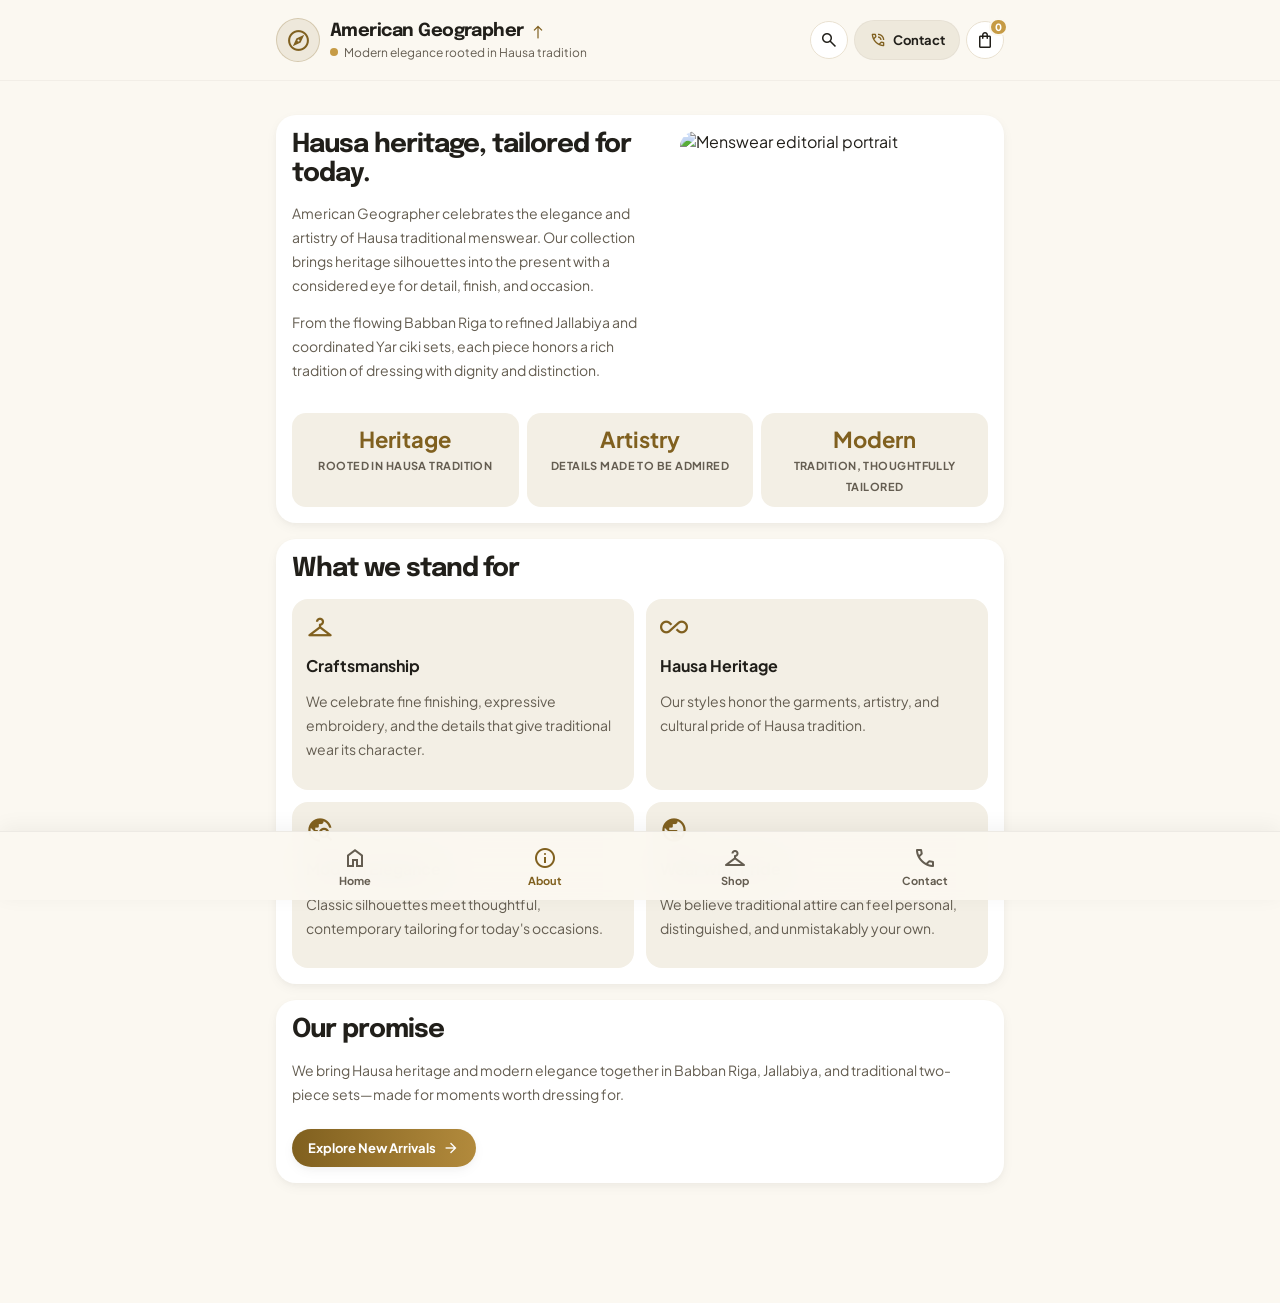
==== about.html @ 391cbba6 "just uploading a file" ====
<!DOCTYPE html>
<html lang="en">
  <head>
    <meta charset="UTF-8" />
    <meta name="viewport" content="width=device-width, initial-scale=1.0" />
    <title>About | American Geographer</title>
    <link rel="preconnect" href="https://fonts.googleapis.com" />
    <link rel="preconnect" href="https://fonts.gstatic.com" crossorigin />
    <link href="https://fonts.googleapis.com/css2?family=Epilogue:wght@600;700;800;900&family=Plus+Jakarta+Sans:wght@400;500;600;700;800&family=Material+Symbols+Outlined:opsz,wght,FILL,GRAD@20..48,100..700,0..1,-50..200" rel="stylesheet" />
    <link rel="stylesheet" href="styles.css" />
  </head>
  <body data-page="about">
    <header class="topbar">
      <div class="topbar-inner">
        <div class="brand-box">
          <div class="brand-mark" aria-hidden="true">
            <span class="material-symbols-outlined">explore</span>
          </div>
          <div class="brand-copy">
            <div class="brand-row">
              <h1 class="brand-name">American Geographer</h1>
              <span class="material-symbols-outlined" style="font-size:16px; color:var(--primary);">north</span>
            </div>
            <div class="brand-status">
              <span class="indicator"></span>
              <span>Modern elegance rooted in Hausa tradition</span>
            </div>
          </div>
        </div>

        <div class="top-actions">
          <button class="header-icon-button search-toggle" type="button" aria-label="Open product search" aria-expanded="false">
            <span class="material-symbols-outlined">search</span>
          </button>
          <a class="contact-pill" href="contact.html">
            <span class="material-symbols-outlined" style="font-size:18px; color:var(--primary);">phone_in_talk</span>
            <span>Contact</span>
          </a>
          <button class="header-icon-button cart-toggle" type="button" aria-label="Shopping bag, 0 items" aria-controls="cartDrawer">
            <span class="material-symbols-outlined">shopping_bag</span>
            <span class="cart-count" data-cart-count>0</span>
          </button>
        </div>
      </div>
      <form class="search-panel" role="search" action="products.html">
        <label class="visually-hidden" for="siteSearch">Search clothing</label>
        <input id="siteSearch" type="search" name="q" placeholder="Search Babban Riga, Jallabiya, and more..." autocomplete="off" />
        <button class="search-submit" type="submit" aria-label="Submit search">
          <span class="material-symbols-outlined">arrow_forward</span>
        </button>
      </form>
    </header>

    <div class="page-shell">
      <main>
        <section class="section-panel">
          <div class="story-grid">
            <div class="story-content">
              <h3>Hausa heritage, tailored for today.</h3>
              <p>American Geographer celebrates the elegance and artistry of Hausa traditional menswear. Our collection brings heritage silhouettes into the present with a considered eye for detail, finish, and occasion.</p>
              <p>From the flowing Babban Riga to refined Jallabiya and coordinated Yar ciki sets, each piece honors a rich tradition of dressing with dignity and distinction.</p>
            </div>
            <div class="story-image">
              <img src="https://images.unsplash.com/photo-1515886657613-9f3515b0c78f?auto=format&fit=crop&w=900&q=80" alt="Menswear editorial portrait" />
            </div>
          </div>

          <div class="stats-row">
            <div class="stat-box">
              <strong>Heritage</strong>
              <span>Rooted in Hausa tradition</span>
            </div>
            <div class="stat-box">
              <strong>Artistry</strong>
              <span>Details made to be admired</span>
            </div>
            <div class="stat-box">
              <strong>Modern</strong>
              <span>Tradition, thoughtfully tailored</span>
            </div>
          </div>
        </section>

        <section class="section-panel">
          <h3>What we stand for</h3>
          <div class="values-grid">
            <div class="value-card">
              <span class="material-symbols-outlined">checkroom</span>
              <h4>Craftsmanship</h4>
              <p>We celebrate fine finishing, expressive embroidery, and the details that give traditional wear its character.</p>
            </div>
            <div class="value-card">
              <span class="material-symbols-outlined">all_inclusive</span>
              <h4>Hausa Heritage</h4>
              <p>Our styles honor the garments, artistry, and cultural pride of Hausa tradition.</p>
            </div>
            <div class="value-card">
              <span class="material-symbols-outlined">travel_explore</span>
              <h4>Modern Elegance</h4>
              <p>Classic silhouettes meet thoughtful, contemporary tailoring for today's occasions.</p>
            </div>
            <div class="value-card">
              <span class="material-symbols-outlined">public</span>
              <h4>Wear with Pride</h4>
              <p>We believe traditional attire can feel personal, distinguished, and unmistakably your own.</p>
            </div>
          </div>
        </section>

        <section class="section-panel">
          <h3>Our promise</h3>
          <p>We bring Hausa heritage and modern elegance together in Babban Riga, Jallabiya, and traditional two-piece sets—made for moments worth dressing for.</p>
          <a class="primary-btn promise-cta" href="products.html">
            <span>Explore New Arrivals</span>
            <span class="material-symbols-outlined" style="font-size:18px;">arrow_forward</span>
          </a>
        </section>
      </main>
    </div>

    <nav class="bottom-nav" aria-label="Main navigation">
      <div class="bottom-nav-inner">
        <a class="nav-item" href="index.html">
          <span class="material-symbols-outlined">home</span>
          <span>Home</span>
        </a>
        <a class="nav-item active" href="about.html">
          <span class="material-symbols-outlined">info</span>
          <span>About</span>
        </a>
        <a class="nav-item" href="products.html">
          <span class="material-symbols-outlined">checkroom</span>
          <span>Shop</span>
        </a>
        <a class="nav-item" href="contact.html">
          <span class="material-symbols-outlined">call</span>
          <span>Contact</span>
        </a>
      </div>
    </nav>

    <script src="script.js"></script>
  </body>
</html>
---- styles.css ----
:root {
  --bg: #fbf8f1;
  --bg-soft: #f3efe5;
  --surface: #ffffff;
  --surface-2: #eee9dc;
  --surface-3: #e6dfcf;
  --primary: #80601f;
  --primary-strong: #b28a3c;
  --primary-soft: #f1e4c5;
  --primary-ink: #30230a;
  --secondary: #6a6255;
  --dark: #211f1a;
  --muted: #645d51;
  --line: #e9e1d1;
  --gold: #c69b45;
  --gold-soft: #f2e2bd;
  --green: #2e7d32;
  --danger: #ba1a1a;
  --shadow-soft: 0 4px 14px -2px rgba(33, 31, 26, 0.06), 0 2px 6px -1px rgba(33, 31, 26, 0.03);
  --shadow-strong: 0 12px 28px -4px rgba(33, 31, 26, 0.12), 0 4px 10px -2px rgba(33, 31, 26, 0.05);
  --radius: 16px;
  --radius-sm: 8px;
  --radius-lg: 24px;
  --radius-pill: 999px;
  --page-width: 760px;
}

* {
  box-sizing: border-box;
}

html {
  scroll-behavior: smooth;
}

body {
  margin: 0;
  font-family: "Plus Jakarta Sans", sans-serif;
  background: var(--bg);
  color: var(--dark);
  -webkit-font-smoothing: antialiased;
  overscroll-behavior: none;
}

img {
  max-width: 100%;
  display: block;
}

a {
  color: inherit;
  text-decoration: none;
}

button,
input,
textarea {
  font: inherit;
}

button {
  cursor: pointer;
  border: 0;
}

.page-shell {
  max-width: var(--page-width);
  margin: 0 auto;
  min-height: 100vh;
  padding-bottom: 100px;
  background: var(--bg);
}

.topbar {
  position: sticky;
  top: 0;
  z-index: 20;
  background: rgba(251, 248, 241, 0.92);
  backdrop-filter: blur(16px);
  border-bottom: 1px solid rgba(26, 20, 18, 0.04);
}

.topbar-inner {
  max-width: var(--page-width);
  margin: 0 auto;
  height: 80px;
  padding: 0 16px;
  display: flex;
  align-items: center;
  justify-content: space-between;
  gap: 8px;
}

.brand-box {
  flex: 1;
}

.brand-box {
  display: flex;
  align-items: center;
  gap: 10px;
  min-width: 0;
}

.brand-mark {
  width: 44px;
  height: 44px;
  border-radius: 50%;
  background: rgba(128, 96, 31, 0.1);
  border: 1px solid rgba(128, 96, 31, 0.24);
  display: grid;
  place-items: center;
  overflow: hidden;
  flex-shrink: 0;
}

.brand-mark img {
  width: 30px;
  height: 30px;
  object-fit: contain;
}

.brand-mark .material-symbols-outlined {
  color: var(--primary);
  font-size: 25px;
}

.brand-copy {
  min-width: 0;
}

.brand-row {
  display: flex;
  align-items: center;
  gap: 6px;
}

.brand-name {
  margin: 0;
  font-family: "Epilogue", sans-serif;
  font-size: 18px;
  line-height: 1.2;
  font-weight: 700;
  letter-spacing: -0.03em;
  white-space: nowrap;
}

.brand-status {
  display: flex;
  align-items: center;
  gap: 6px;
  margin-top: 3px;
  color: var(--muted);
  font-size: 12px;
  line-height: 1.1;
}

.indicator {
  width: 8px;
  height: 8px;
  border-radius: 50%;
  display: inline-block;
  background: var(--gold);
  box-shadow: 0 0 0 0 rgba(198, 155, 69, 0.6);
  animation: pulse 1.8s infinite;
}

@keyframes pulse {
  0% { box-shadow: 0 0 0 0 rgba(198, 155, 69, 0.5); }
  70% { box-shadow: 0 0 0 8px rgba(198, 155, 69, 0); }
  100% { box-shadow: 0 0 0 0 rgba(198, 155, 69, 0); }
}

.top-actions {
  display: flex;
  align-items: center;
  gap: 6px;
  flex-shrink: 0;
}

.contact-pill,
.icon-badge,
.action-primary,
.action-secondary,
.filter-chip,
.primary-btn,
.secondary-btn,
.add-button,
.cart-pill {
  border-radius: var(--radius-pill);
}

.contact-pill {
  display: inline-flex;
  align-items: center;
  gap: 6px;
  padding: 10px 14px;
  background: var(--surface-2);
  color: var(--dark);
  border: 1px solid rgba(26, 20, 18, 0.04);
  font-weight: 700;
  font-size: 13px;
  transition: background-color 0.2s ease, border-color 0.2s ease;
}

.contact-pill:hover {
  background: var(--surface-3);
  border-color: var(--line);
}

.header-icon-button {
  position: relative;
  width: 38px;
  height: 38px;
  display: inline-grid;
  place-items: center;
  flex-shrink: 0;
  border: 1px solid var(--line);
  border-radius: 50%;
  background: var(--surface);
  color: var(--dark);
  transition: background-color 0.2s ease, border-color 0.2s ease, transform 0.2s ease;
}

.header-icon-button:hover {
  background: var(--surface-2);
  border-color: var(--gold);
}

.header-icon-button:active {
  transform: scale(0.96);
}

.header-icon-button .material-symbols-outlined {
  font-size: 20px;
}

.cart-count {
  position: absolute;
  top: -4px;
  right: -5px;
  min-width: 18px;
  height: 18px;
  padding: 0 4px;
  display: grid;
  place-items: center;
  border: 2px solid var(--bg);
  border-radius: var(--radius-pill);
  background: var(--gold);
  color: #fff;
  font-size: 10px;
  line-height: 1;
  font-weight: 800;
}

.search-panel {
  max-width: var(--page-width);
  max-height: 0;
  margin: 0 auto;
  padding: 0 16px;
  display: flex;
  align-items: center;
  gap: 8px;
  overflow: hidden;
  opacity: 0;
  transition: max-height 0.25s ease, opacity 0.2s ease, padding 0.25s ease;
}

.search-panel.is-open {
  max-height: 72px;
  padding-bottom: 12px;
  opacity: 1;
}

.search-panel input {
  width: 100%;
  min-width: 0;
  height: 44px;
  padding: 0 14px;
  border: 1px solid var(--line);
  border-radius: var(--radius-pill);
  outline: none;
  background: var(--surface);
  color: var(--dark);
  transition: border-color 0.2s ease, box-shadow 0.2s ease;
}

.search-panel input:focus {
  border-color: var(--gold);
  box-shadow: 0 0 0 3px rgba(198, 155, 69, 0.15);
}

.search-submit {
  width: 40px;
  height: 40px;
  flex-shrink: 0;
  display: grid;
  place-items: center;
  border-radius: 50%;
  background: var(--dark);
  color: #fff;
}

.visually-hidden {
  position: absolute;
  width: 1px;
  height: 1px;
  padding: 0;
  margin: -1px;
  overflow: hidden;
  clip: rect(0, 0, 0, 0);
  white-space: nowrap;
  border: 0;
}

.icon-badge {
  width: 34px;
  height: 34px;
  display: grid;
  place-items: center;
  background: var(--primary);
  color: #fff;
}

main {
  padding: 18px 16px 20px;
}

.hero-banner {
  position: relative;
  overflow: hidden;
  border-radius: 16px;
  padding: 14px 14px 12px;
  background: linear-gradient(110deg, #24231f 0%, #51432b 58%, #b28a3c 100%);
  color: #fff;
  box-shadow: var(--shadow-soft);
}

.hero-banner::after {
  content: "";
  position: absolute;
  right: -28px;
  bottom: -28px;
  width: 120px;
  height: 120px;
  border-radius: 50%;
  background: rgba(255,255,255,0.09);
  filter: blur(10px);
}

.hero-banner-inner {
  position: relative;
  z-index: 1;
  display: flex;
  align-items: center;
  justify-content: space-between;
  gap: 14px;
}

.hero-tag {
  display: inline-flex;
  align-items: center;
  gap: 8px;
  font-size: 12px;
  font-weight: 700;
  letter-spacing: 0.08em;
  text-transform: uppercase;
  color: #f1e4c5;
}

.hero-title {
  margin: 6px 0 0;
  font-family: "Epilogue", sans-serif;
  font-size: clamp(28px, 5vw, 44px);
  line-height: 0.95;
  letter-spacing: -0.05em;
  font-weight: 800;
}

.pill-tag {
  align-self: flex-start;
  padding: 7px 10px;
  border-radius: var(--radius-pill);
  background: rgba(255,255,255,0.14);
  color: #f1e4c5;
  font-size: 12px;
  font-weight: 700;
}

.info-card {
  margin-top: 16px;
  background: var(--bg-soft);
  border-radius: 16px;
  padding: 14px;
  box-shadow: var(--shadow-soft);
}

.store-row {
  display: flex;
  align-items: center;
  justify-content: space-between;
  gap: 12px;
}

.store-main {
  display: flex;
  align-items: center;
  gap: 12px;
  min-width: 0;
}

.store-image {
  width: 54px;
  height: 54px;
  border-radius: 16px;
  overflow: hidden;
  background: #fff;
}

.store-image img {
  width: 100%;
  height: 100%;
  object-fit: cover;
}

.store-meta {
  min-width: 0;
}

.store-name {
  margin: 0;
  font-family: "Epilogue", sans-serif;
  font-size: 22px;
  line-height: 1.1;
  font-weight: 700;
  letter-spacing: -0.04em;
  white-space: nowrap;
  overflow: hidden;
  text-overflow: ellipsis;
}

.rating-row {
  display: flex;
  align-items: center;
  gap: 8px;
  color: var(--muted);
  font-size: 12px;
  margin-top: 3px;
  flex-wrap: wrap;
}

.rating-row strong {
  color: var(--dark);
}

.distance-pill {
  padding: 7px 10px;
  border-radius: var(--radius-pill);
  background: rgba(128, 96, 31, 0.1);
  color: var(--primary);
  font-size: 12px;
  font-weight: 700;
}

.address-box {
  margin-top: 12px;
  display: flex;
  align-items: center;
  justify-content: space-between;
  gap: 12px;
  background: #fff;
  border-radius: 12px;
  padding: 10px 12px;
}

.address-copy {
  display: flex;
  align-items: flex-start;
  gap: 10px;
  min-width: 0;
}

.address-copy .icon {
  color: var(--primary);
  font-size: 18px;
}

.address-copy small {
  display: block;
  color: var(--muted);
  font-size: 11px;
  margin-bottom: 3px;
}

.address-copy span {
  font-size: 13px;
  line-height: 1.4;
  color: var(--dark);
}

.secondary-btn {
  display: inline-flex;
  align-items: center;
  justify-content: center;
  background: var(--surface-2);
  color: var(--primary);
  font-weight: 700;
  font-size: 12px;
  padding: 8px 12px;
}

.section-head {
  margin-top: 22px;
  display: flex;
  align-items: center;
  justify-content: space-between;
  gap: 12px;
}

.section-head h3,
.section-head h2,
.section-head h4 {
  margin: 0;
  font-family: "Epilogue", sans-serif;
  font-size: 24px;
  line-height: 1.1;
  letter-spacing: -0.04em;
}

.link-soft {
  color: var(--primary);
  font-size: 12px;
  font-weight: 700;
}

.showcase-list {
  margin-top: 12px;
  display: flex;
  gap: 12px;
  overflow-x: auto;
  padding-bottom: 6px;
  scrollbar-width: none;
}

.showcase-list::-webkit-scrollbar {
  display: none;
}

.feature-card {
  width: min(85vw, 320px);
  min-width: min(85vw, 320px);
  background: var(--surface);
  border-radius: 18px;
  box-shadow: var(--shadow-soft);
  padding: 12px;
  flex-shrink: 0;
}

.feature-image {
  position: relative;
  overflow: hidden;
  border-radius: 14px;
  height: 170px;
}

.feature-image img {
  width: 100%;
  height: 100%;
  object-fit: cover;
}

.badge-box {
  position: absolute;
  left: 12px;
  top: 12px;
  display: inline-flex;
  align-items: center;
  gap: 4px;
  background: rgba(28, 28, 24, 0.75);
  color: white;
  border-radius: 999px;
  padding: 5px 8px;
  font-size: 12px;
  font-weight: 700;
}

.special-badge {
  position: absolute;
  right: 12px;
  top: 12px;
  background: var(--primary);
  color: #fff;
  font-size: 11px;
  font-weight: 700;
  border-radius: 999px;
  padding: 6px 10px;
}

.spice-badge {
  position: absolute;
  left: 12px;
  bottom: 12px;
  background: rgba(255,255,255,0.82);
  color: var(--dark);
  border-radius: 10px;
  padding: 6px 8px;
  font-size: 11px;
  font-weight: 700;
}

.feature-card h4 {
  margin: 12px 0 5px;
  font-family: "Epilogue", sans-serif;
  font-size: 20px;
  line-height: 1.2;
  letter-spacing: -0.04em;
}

.feature-card p {
  margin: 0;
  color: var(--muted);
  font-size: 12px;
}

.feature-footer {
  display: flex;
  align-items: center;
  justify-content: space-between;
  gap: 12px;
  margin-top: 12px;
}

.price-block {
  display: flex;
  align-items: baseline;
  gap: 8px;
}

.price-block strong {
  font-size: 18px;
  color: var(--primary);
}

.price-block span {
  font-size: 11px;
  color: var(--muted);
  text-decoration: line-through;
}

.primary-btn {
  display: inline-flex;
  align-items: center;
  gap: 6px;
  background: linear-gradient(90deg, var(--primary) 0%, var(--primary-strong) 100%);
  color: #fff;
  padding: 10px 16px;
  font-weight: 700;
  font-size: 13px;
  box-shadow: var(--shadow-soft);
}

.filter-row {
  display: flex;
  gap: 8px;
  overflow-x: auto;
  padding: 10px 0 2px;
  scrollbar-width: none;
}

.filter-row::-webkit-scrollbar {
  display: none;
}

.filter-chip {
  background: var(--surface-2);
  color: var(--dark);
  padding: 9px 14px;
  white-space: nowrap;
  font-size: 12px;
  font-weight: 700;
}

.filter-chip.active {
  background: var(--dark);
  color: #fff;
}

.product-grid {
  margin-top: 14px;
  display: grid;
  grid-template-columns: repeat(2, minmax(0, 1fr));
  gap: 12px;
}

.product-card {
  background: var(--surface);
  border-radius: 18px;
  box-shadow: var(--shadow-soft);
  padding: 10px;
}

.product-card[hidden] {
  display: none;
}

.search-empty-state {
  margin: 20px 0;
  padding: 18px;
  border: 1px solid var(--line);
  border-radius: var(--radius);
  background: var(--surface);
  color: var(--muted);
  text-align: center;
}

.product-image {
  position: relative;
  overflow: hidden;
  height: 148px;
  border-radius: 12px;
}

.product-image img {
  width: 100%;
  height: 100%;
  object-fit: cover;
}

.product-tag {
  position: absolute;
  right: 10px;
  bottom: 10px;
  background: rgba(28, 28, 24, 0.78);
  color: white;
  border-radius: 999px;
  padding: 5px 8px;
  font-size: 10px;
  font-weight: 700;
}

.product-card h5 {
  margin: 10px 0 4px;
  font-size: 15px;
  line-height: 1.3;
  font-weight: 700;
}

.product-card p {
  margin: 0;
  color: var(--muted);
  font-size: 12px;
  line-height: 1.4;
}

.product-bottom {
  margin-top: 12px;
  display: flex;
  align-items: center;
  justify-content: space-between;
  gap: 10px;
}

.product-bottom strong {
  font-size: 18px;
  color: var(--primary);
}

.add-button {
  width: 32px;
  height: 32px;
  display: grid;
  place-items: center;
  background: var(--primary);
  color: #fff;
  box-shadow: var(--shadow-soft);
}

.add-button.success {
  background: var(--green);
}

.promo-bar {
  position: sticky;
  bottom: 74px;
  z-index: 15;
  margin-top: 18px;
  background: linear-gradient(90deg, #1d1a18 0%, #3b2d27 100%);
  border-radius: 18px;
  box-shadow: var(--shadow-strong);
  padding: 12px 14px;
  color: white;
  display: flex;
  align-items: center;
  justify-content: space-between;
  gap: 10px;
}

.promo-content {
  display: flex;
  align-items: center;
  gap: 12px;
  min-width: 0;
}

.promo-icon {
  width: 34px;
  height: 34px;
  display: grid;
  place-items: center;
  background: var(--primary);
  border-radius: 50%;
}

.promo-copy {
  min-width: 0;
}

.promo-copy strong {
  display: block;
  font-size: 12px;
  white-space: nowrap;
  overflow: hidden;
  text-overflow: ellipsis;
}

.promo-copy span {
  font-size: 11px;
  color: rgba(255,255,255,0.8);
}

.promo-copy em {
  font-style: normal;
  display: inline-block;
  background: rgba(255, 179, 0, 0.2);
  color: #ffd680;
  border-radius: 6px;
  padding: 2px 6px;
  font-size: 10px;
  margin-left: 6px;
  font-weight: 700;
}

.bottom-nav {
  position: fixed;
  bottom: 0;
  left: 0;
  right: 0;
  z-index: 30;
  background: rgba(251, 248, 241, 0.94);
  backdrop-filter: blur(18px);
  border-top: 1px solid rgba(26, 20, 18, 0.06);
  box-shadow: 0 -4px 20px rgba(26, 20, 18, 0.05);
}

.bottom-nav-inner {
  max-width: var(--page-width);
  margin: 0 auto;
  display: flex;
  align-items: center;
  justify-content: space-around;
  height: 68px;
}

.nav-item {
  flex: 1;
  display: flex;
  flex-direction: column;
  align-items: center;
  justify-content: center;
  gap: 4px;
  color: var(--muted);
  min-height: 44px;
  font-size: 11px;
  font-weight: 700;
}

.nav-item.active {
  color: var(--primary);
}

.nav-item .material-symbols-outlined {
  font-size: 24px;
}

.section-panel {
  margin-top: 16px;
  background: var(--surface);
  border-radius: 20px;
  box-shadow: var(--shadow-soft);
  padding: 16px;
}

.promise-cta {
  margin-top: 8px;
}

.story-grid {
  display: grid;
  grid-template-columns: 1.1fr 0.9fr;
  gap: 12px;
}

.story-image {
  height: 190px;
  border-radius: 16px;
  overflow: hidden;
}

.story-image img {
  width: 100%;
  height: 100%;
  object-fit: cover;
}

.story-content h3,
.section-panel h3,
.contact-box h3 {
  margin: 0 0 10px;
  font-family: "Epilogue", sans-serif;
  font-size: 26px;
  line-height: 1.1;
  letter-spacing: -0.04em;
}

.story-content p,
.section-panel p,
.contact-box p,
.contact-list li {
  color: var(--muted);
  line-height: 1.7;
  font-size: 14px;
}

.stats-row {
  margin-top: 16px;
  display: grid;
  grid-template-columns: repeat(3, minmax(0, 1fr));
  gap: 8px;
}

.stat-box {
  background: var(--bg-soft);
  border-radius: 14px;
  padding: 12px 8px;
  text-align: center;
}

.stat-box strong {
  display: block;
  font-size: 22px;
  color: var(--primary);
}

.stat-box span {
  font-size: 11px;
  color: var(--muted);
  font-weight: 700;
  text-transform: uppercase;
  letter-spacing: 0.04em;
}

.values-grid {
  margin-top: 16px;
  display: grid;
  grid-template-columns: repeat(2, minmax(0, 1fr));
  gap: 12px;
}

.value-card {
  background: var(--bg-soft);
  border-radius: 16px;
  padding: 14px;
}

.value-card .material-symbols-outlined {
  font-size: 28px;
  color: var(--primary);
}

.value-card h4 {
  margin: 10px 0 6px;
  font-size: 16px;
}

.contact-layout {
  display: grid;
  grid-template-columns: 1fr;
  gap: 16px;
}

.contact-box,
.contact-card {
  background: var(--surface);
  border-radius: 20px;
  box-shadow: var(--shadow-soft);
  padding: 18px;
}

.contact-list {
  list-style: none;
  margin: 0;
  padding: 0;
  display: grid;
  gap: 12px;
}

.contact-list li {
  display: flex;
  align-items: flex-start;
  gap: 10px;
}

.contact-list strong {
  display: block;
  color: var(--dark);
  margin-bottom: 2px;
}

.form-grid {
  display: grid;
  gap: 12px;
}

.field {
  display: grid;
  gap: 6px;
}

.field label {
  font-size: 12px;
  font-weight: 700;
  color: var(--muted);
}

.field input,
.field textarea {
  width: 100%;
  border: 1px solid var(--line);
  background: var(--bg-soft);
  border-radius: 12px;
  padding: 12px 14px;
  color: var(--dark);
}

.field input:focus,
.field textarea:focus {
  outline: 2px solid rgba(198, 155, 69, 0.55);
  border-color: var(--primary);
}

.field textarea {
  min-height: 120px;
  resize: vertical;
}

.toast {
  position: fixed;
  left: 50%;
  bottom: 90px;
  transform: translateX(-50%) translateY(16px);
  opacity: 0;
  transition: opacity 0.2s ease, transform 0.2s ease;
  background: rgba(28, 28, 24, 0.94);
  color: white;
  padding: 10px 16px;
  border-radius: 999px;
  font-size: 12px;
  font-weight: 700;
  pointer-events: none;
  z-index: 80;
}

.toast.show {
  opacity: 1;
  transform: translateX(-50%) translateY(0);
}

.toast.error {
  background: var(--danger);
}

.cart-overlay {
  position: fixed;
  inset: 0;
  z-index: 90;
  background: rgba(25, 23, 19, 0.42);
  opacity: 0;
  visibility: hidden;
  transition: opacity 0.25s ease, visibility 0.25s ease;
}

.cart-overlay.is-open {
  opacity: 1;
  visibility: visible;
}

.cart-drawer {
  position: fixed;
  top: 0;
  right: 0;
  bottom: 0;
  z-index: 91;
  width: min(420px, 100vw);
  display: flex;
  flex-direction: column;
  padding: 24px;
  background: var(--bg);
  box-shadow: var(--shadow-strong);
  transform: translateX(100%);
  visibility: hidden;
  transition: transform 0.3s ease, visibility 0.3s ease;
}

.cart-drawer.is-open {
  transform: translateX(0);
  visibility: visible;
}

body.cart-open {
  overflow: hidden;
}

.cart-drawer-header {
  display: flex;
  align-items: center;
  justify-content: space-between;
  padding-bottom: 18px;
  border-bottom: 1px solid var(--line);
}

.cart-drawer-header h2 {
  margin: 0;
  font-family: "Epilogue", sans-serif;
  font-size: 24px;
  letter-spacing: -0.04em;
}

.cart-close {
  width: 36px;
  height: 36px;
}

.cart-items {
  flex: 1;
  overflow-y: auto;
  padding: 8px 0;
}

.cart-empty {
  margin: 32px 0;
  color: var(--muted);
  text-align: center;
  line-height: 1.6;
}

.cart-item {
  display: grid;
  grid-template-columns: 72px minmax(0, 1fr) 32px;
  align-items: center;
  gap: 12px;
  padding: 16px 0;
  border-bottom: 1px solid var(--line);
}

.cart-item-image {
  width: 72px;
  height: 88px;
  border-radius: 10px;
  background: var(--surface-2);
  object-fit: cover;
}

.cart-item-details {
  min-width: 0;
}

.cart-item-details h3 {
  margin: 0 0 5px;
  font-size: 14px;
  line-height: 1.35;
}

.cart-item-price {
  margin: 0 0 10px;
  color: var(--primary);
  font-size: 13px;
  font-weight: 700;
}

.cart-quantity {
  width: fit-content;
  display: flex;
  align-items: center;
  gap: 12px;
  padding: 3px 6px;
  border: 1px solid var(--line);
  border-radius: var(--radius-pill);
  background: var(--surface);
  font-size: 12px;
  font-weight: 700;
}

.cart-quantity button,
.cart-remove {
  display: grid;
  place-items: center;
  background: transparent;
  color: var(--dark);
}

.cart-quantity button {
  width: 22px;
  height: 22px;
  border-radius: 50%;
  font-size: 16px;
}

.cart-quantity button:hover,
.cart-remove:hover {
  color: var(--primary);
}

.cart-remove {
  width: 32px;
  height: 32px;
  color: var(--muted);
}

.cart-remove .material-symbols-outlined {
  font-size: 19px;
}

.cart-footer {
  padding-top: 18px;
  border-top: 1px solid var(--line);
}

.cart-subtotal {
  display: flex;
  align-items: center;
  justify-content: space-between;
  margin-bottom: 16px;
  color: var(--muted);
  font-size: 14px;
}

.cart-subtotal strong {
  color: var(--dark);
  font-size: 18px;
}

.cart-checkout {
  width: 100%;
  min-height: 46px;
  justify-content: center;
  border-radius: var(--radius-pill);
}

.cart-checkout:disabled {
  cursor: not-allowed;
  opacity: 0.48;
}

@media (max-width: 390px) {
  .brand-name {
    max-width: 115px;
    overflow: hidden;
    font-size: 15px;
    text-overflow: ellipsis;
  }

  .brand-status {
    font-size: 10px;
    white-space: nowrap;
    overflow: hidden;
  }

  .brand-status span:last-child {
    overflow: hidden;
    text-overflow: ellipsis;
  }

  .topbar-inner {
    padding-right: 10px;
    padding-left: 10px;
  }

  .top-actions {
    gap: 4px;
  }

  .header-icon-button {
    width: 34px;
    height: 34px;
  }

  .contact-pill {
    width: 34px;
    height: 34px;
    justify-content: center;
    padding: 0;
  }

  .contact-pill span:last-child {
    display: none;
  }

  .hero-title {
    font-size: 34px;
  }

  .product-grid {
    grid-template-columns: 1fr;
  }
}
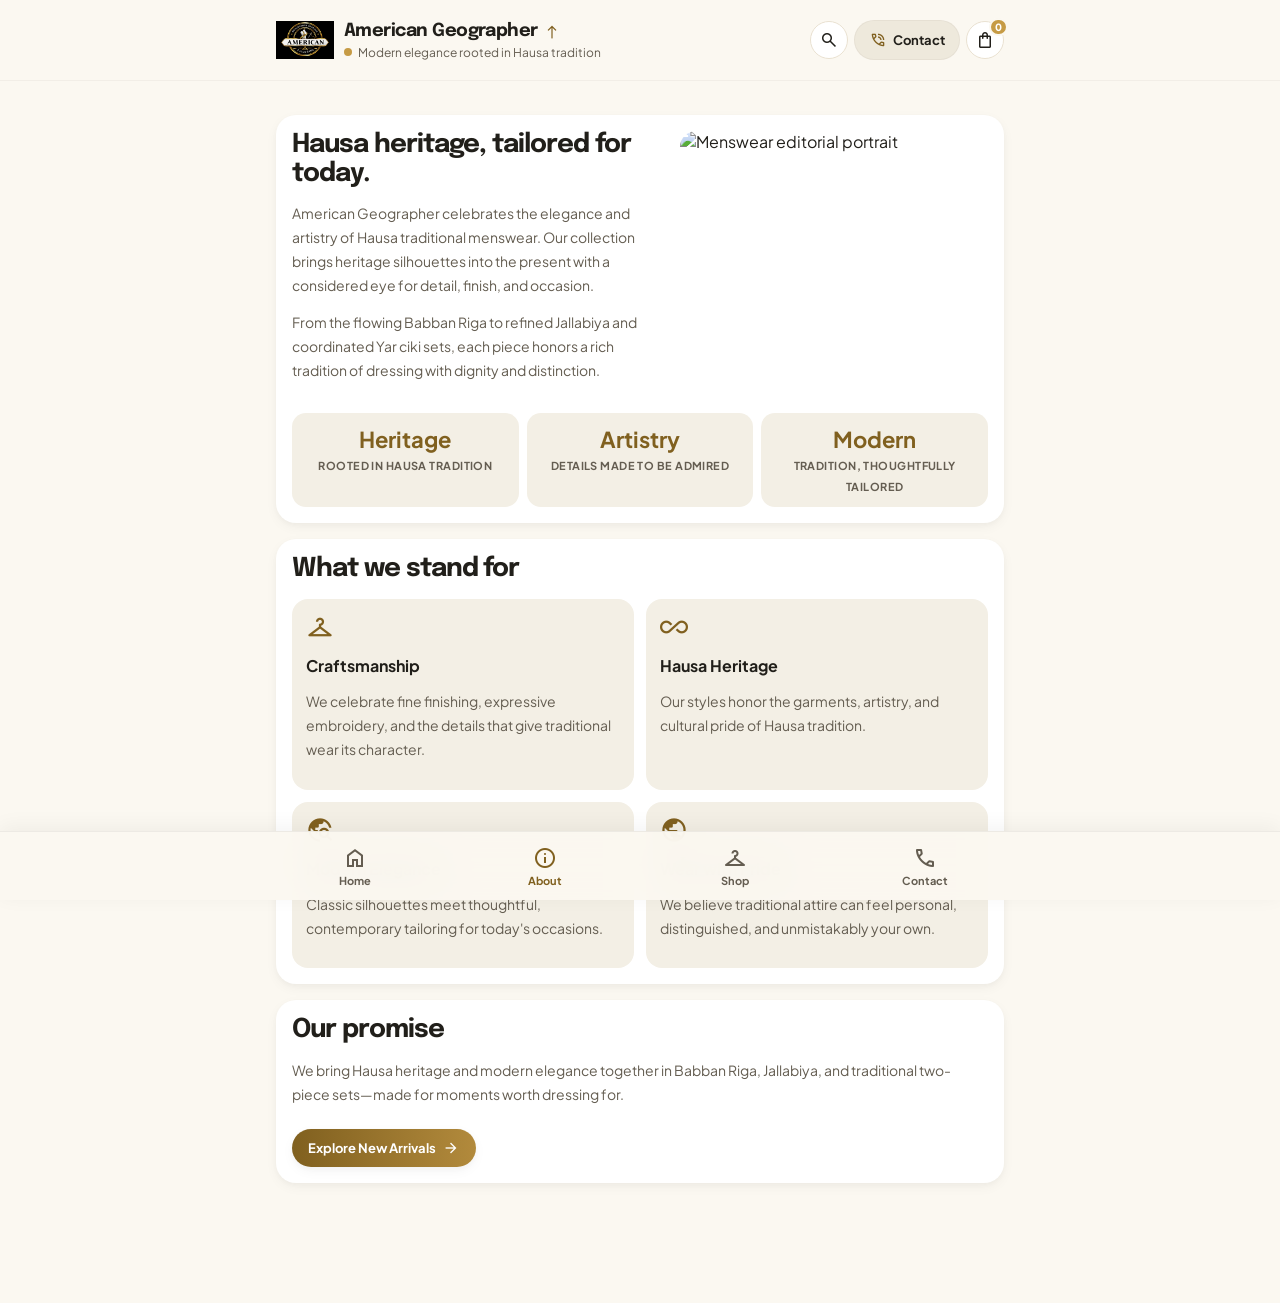
==== commit 36f9ec7b: "Committing some changes and supabase" ====
--- a/about.html
+++ b/about.html
@@ -13,8 +13,8 @@
     <header class="topbar">
       <div class="topbar-inner">
         <div class="brand-box">
-          <div class="brand-mark" aria-hidden="true">
-            <span class="material-symbols-outlined">explore</span>
+          <div class="brand-mark">
+            <img src="logo.png" alt="American Geographer Designs and Tailoring logo" />
           </div>
           <div class="brand-copy">
             <div class="brand-row">
@@ -139,6 +139,8 @@
       </div>
     </nav>
 
+    <script src="https://cdn.jsdelivr.net/npm/@supabase/supabase-js@2"></script>
+    <script src="supabase-config.js"></script>
     <script src="script.js"></script>
   </body>
 </html>
--- a/styles.css
+++ b/styles.css
@@ -103,20 +103,16 @@
 }
 
 .brand-mark {
-  width: 44px;
+  width: 58px;
   height: 44px;
-  border-radius: 50%;
-  background: rgba(128, 96, 31, 0.1);
-  border: 1px solid rgba(128, 96, 31, 0.24);
   display: grid;
   place-items: center;
-  overflow: hidden;
   flex-shrink: 0;
 }
 
 .brand-mark img {
-  width: 30px;
-  height: 30px;
+  width: 100%;
+  height: 100%;
   object-fit: contain;
 }
 
@@ -703,6 +699,25 @@
   display: none;
 }
 
+.catalog-status {
+  margin: 20px 0;
+  padding: 18px;
+  border: 1px solid var(--line);
+  border-radius: var(--radius);
+  background: var(--surface);
+  color: var(--muted);
+  line-height: 1.6;
+  text-align: center;
+}
+
+.product-grid > .catalog-status {
+  grid-column: 1 / -1;
+}
+
+.showcase-list > .catalog-status {
+  min-width: 100%;
+}
+
 .search-empty-state {
   margin: 20px 0;
   padding: 18px;
@@ -1235,6 +1250,80 @@
   border-top: 1px solid var(--line);
 }
 
+.cart-footer[hidden],
+.checkout-form[hidden],
+.cart-items[hidden] {
+  display: none;
+}
+
+.checkout-form {
+  flex: 1;
+  overflow-y: auto;
+  padding: 16px 0;
+}
+
+.checkout-intro {
+  margin: 0 0 16px;
+  color: var(--muted);
+  font-size: 13px;
+}
+
+.checkout-field {
+  display: grid;
+  gap: 7px;
+  margin-bottom: 14px;
+  color: var(--muted);
+  font-size: 12px;
+  font-weight: 700;
+}
+
+.checkout-field input,
+.checkout-field textarea {
+  width: 100%;
+  min-height: 44px;
+  padding: 10px 12px;
+  border: 1px solid var(--line);
+  border-radius: 10px;
+  outline: none;
+  background: var(--surface);
+  color: var(--dark);
+  font: inherit;
+  font-size: 14px;
+}
+
+.checkout-field textarea {
+  min-height: 92px;
+  resize: vertical;
+}
+
+.checkout-field input:focus,
+.checkout-field textarea:focus {
+  border-color: var(--gold);
+  box-shadow: 0 0 0 3px rgba(198, 155, 69, 0.15);
+}
+
+.checkout-note {
+  margin: 16px 0;
+  color: var(--muted);
+  font-size: 12px;
+  line-height: 1.6;
+}
+
+.cart-back-button {
+  width: 100%;
+  margin-bottom: 10px;
+  padding: 10px;
+  border: 1px solid var(--line);
+  border-radius: var(--radius-pill);
+  background: var(--surface);
+  color: var(--dark);
+  font-weight: 700;
+}
+
+.cart-back-button:hover {
+  background: var(--surface-2);
+}
+
 .cart-subtotal {
   display: flex;
   align-items: center;
